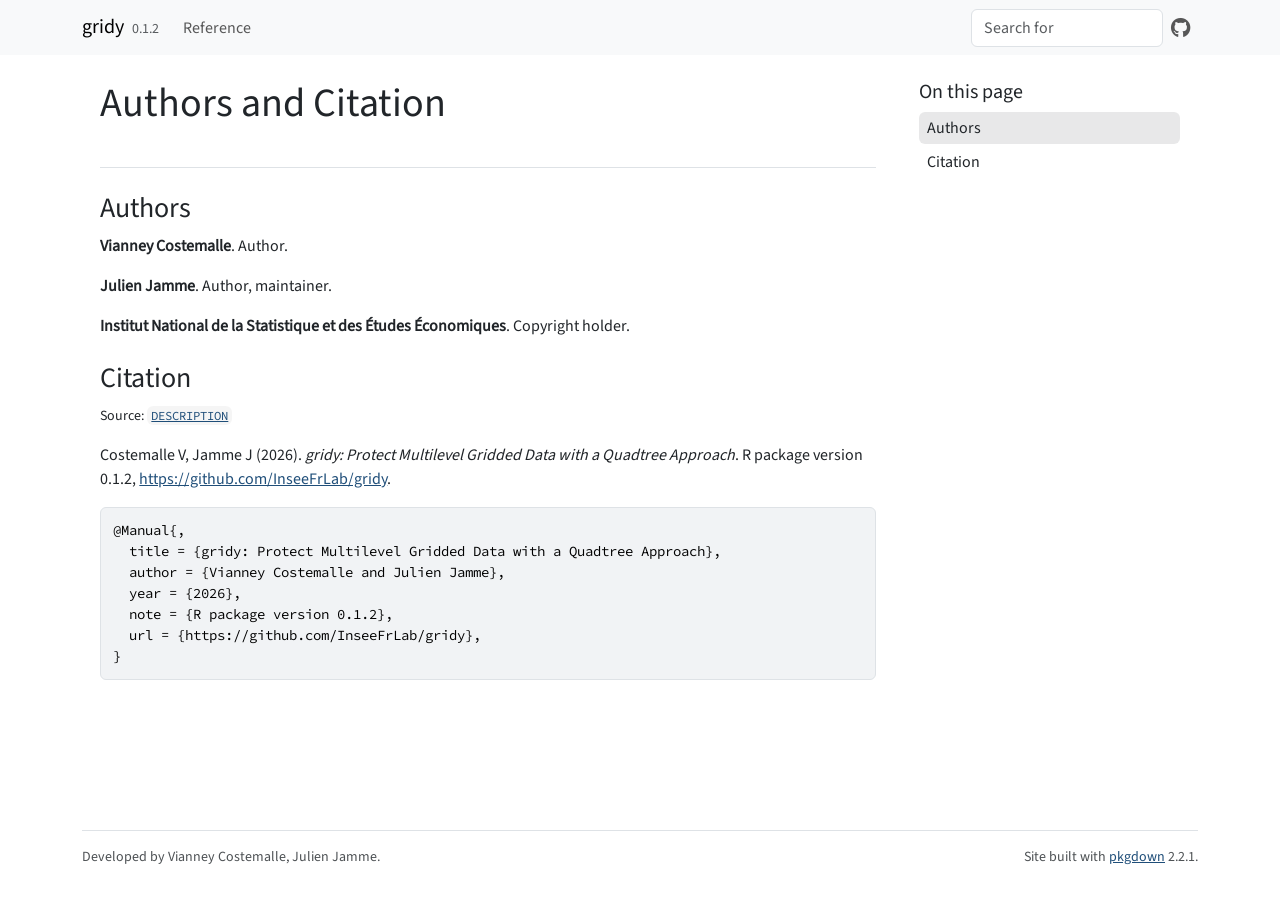
==== authors.html @ 4ddfb9d8 "Deploying to gh-pages from @ InseeFrLab/gridy@8c935d1a6d9907ec8af794f78db752bbc20fb508 🚀" ====
<!DOCTYPE html>
<!-- Generated by pkgdown: do not edit by hand --><html lang="en"><head><meta http-equiv="Content-Type" content="text/html; charset=UTF-8"><meta charset="utf-8"><meta http-equiv="X-UA-Compatible" content="IE=edge"><meta name="viewport" content="width=device-width, initial-scale=1, shrink-to-fit=no"><title>Authors and Citation • gridy</title><script src="deps/jquery-3.6.0/jquery-3.6.0.min.js"></script><meta name="viewport" content="width=device-width, initial-scale=1, shrink-to-fit=no"><link href="deps/bootstrap-5.3.8/bootstrap.min.css" rel="stylesheet"><script src="deps/bootstrap-5.3.8/bootstrap.bundle.min.js"></script><link href="deps/Source_Sans_3-0.4.10/font.css" rel="stylesheet"><link href="deps/Source_Code_Pro-0.4.10/font.css" rel="stylesheet"><link href="deps/font-awesome-6.5.2/css/all.min.css" rel="stylesheet"><link href="deps/font-awesome-6.5.2/css/v4-shims.min.css" rel="stylesheet"><script src="deps/headroom-0.11.0/headroom.min.js"></script><script src="deps/headroom-0.11.0/jQuery.headroom.min.js"></script><script src="deps/bootstrap-toc-1.0.1/bootstrap-toc.min.js"></script><script src="deps/clipboard.js-2.0.11/clipboard.min.js"></script><script src="deps/search-1.0.0/autocomplete.jquery.min.js"></script><script src="deps/search-1.0.0/fuse.min.js"></script><script src="deps/search-1.0.0/mark.min.js"></script><!-- pkgdown --><script src="pkgdown.js"></script><meta property="og:title" content="Authors and Citation"></head><body>
    <a href="#main" class="visually-hidden-focusable">Skip to contents</a>


    <nav class="navbar navbar-expand-lg fixed-top bg-light" data-bs-theme="light" aria-label="Site navigation"><div class="container">

    <a class="navbar-brand me-2" href="index.html">gridy</a>

    <small class="nav-text text-muted me-auto" data-bs-toggle="tooltip" data-bs-placement="bottom" title="">0.1.2</small>


    <button class="navbar-toggler" type="button" data-bs-toggle="collapse" data-bs-target="#navbar" aria-controls="navbar" aria-expanded="false" aria-label="Toggle navigation">
      <span class="navbar-toggler-icon"></span>
    </button>

    <div id="navbar" class="collapse navbar-collapse ms-3">
      <ul class="navbar-nav me-auto"><li class="nav-item"><a class="nav-link" href="reference/index.html">Reference</a></li>
      </ul><ul class="navbar-nav"><li class="nav-item"><form class="form-inline" role="search">
 <input class="form-control" type="search" name="search-input" id="search-input" autocomplete="off" aria-label="Search site" placeholder="Search for" data-search-index="search.json"></form></li>
<li class="nav-item"><a class="external-link nav-link" href="https://github.com/InseeFrLab/gridy/" aria-label="GitHub"><span class="fa fab fa-github fa-lg"></span></a></li>
      </ul></div>


  </div>
</nav><div class="container template-citation-authors">
<div class="row">
  <main id="main" class="col-md-9"><div class="page-header">

      <h1>Authors and Citation</h1>
    </div>

    <div class="section level2">
      <h2>Authors</h2>

      <ul class="list-unstyled"><li>
          <p><strong>Vianney Costemalle</strong>. Author.
          </p>
        </li>
        <li>
          <p><strong>Julien Jamme</strong>. Author, maintainer.
          </p>
        </li>
        <li>
          <p><strong> Institut National de la Statistique et des Études Économiques</strong>. Copyright holder.
          </p>
        </li>
      </ul></div>

    <div class="section level2">
      <h2 id="citation">Citation</h2>
      <p><small class="dont-index">Source: <a href="https://github.com/InseeFrLab/gridy/blob/master/DESCRIPTION" class="external-link"><code>DESCRIPTION</code></a></small></p>

      <p>Costemalle V, Jamme J (2026).
<em>gridy: Protect Multilevel Gridded Data with a Quadtree Approach</em>.
R package version 0.1.2, <a href="https://github.com/InseeFrLab/gridy" class="external-link">https://github.com/InseeFrLab/gridy</a>.
</p>
      <pre>@Manual{,
  title = {gridy: Protect Multilevel Gridded Data with a Quadtree Approach},
  author = {Vianney Costemalle and Julien Jamme},
  year = {2026},
  note = {R package version 0.1.2},
  url = {https://github.com/InseeFrLab/gridy},
}</pre>
    </div>

  </main><aside class="col-md-3"><nav id="toc" aria-label="Table of contents"><h2>On this page</h2>
    </nav></aside></div>


    <footer><div class="pkgdown-footer-left">
  <p>Developed by Vianney Costemalle, Julien Jamme.</p>
</div>

<div class="pkgdown-footer-right">
  <p>Site built with <a href="https://pkgdown.r-lib.org/" class="external-link">pkgdown</a> 2.2.1.</p>
</div>

    </footer></div>





  </body></html>
---- deps/Source_Sans_3-0.4.10/font.css ----
/* cyrillic-ext */
@font-face {
  font-family: 'Source Sans 3';
  font-style: normal;
  font-weight: 400;
  font-display: swap;
  src: url(nwpBtKy2OAdR1K-IwhWudF-R9QMylBJAV3Bo8Ky462EH9CsKng.woff2) format('woff2');
  unicode-range: U+0460-052F, U+1C80-1C8A, U+20B4, U+2DE0-2DFF, U+A640-A69F, U+FE2E-FE2F;
}
/* cyrillic */
@font-face {
  font-family: 'Source Sans 3';
  font-style: normal;
  font-weight: 400;
  font-display: swap;
  src: url(nwpBtKy2OAdR1K-IwhWudF-R9QMylBJAV3Bo8Ky462EO9CsKng.woff2) format('woff2');
  unicode-range: U+0301, U+0400-045F, U+0490-0491, U+04B0-04B1, U+2116;
}
/* greek-ext */
@font-face {
  font-family: 'Source Sans 3';
  font-style: normal;
  font-weight: 400;
  font-display: swap;
  src: url(nwpBtKy2OAdR1K-IwhWudF-R9QMylBJAV3Bo8Ky462EG9CsKng.woff2) format('woff2');
  unicode-range: U+1F00-1FFF;
}
/* greek */
@font-face {
  font-family: 'Source Sans 3';
  font-style: normal;
  font-weight: 400;
  font-display: swap;
  src: url(nwpBtKy2OAdR1K-IwhWudF-R9QMylBJAV3Bo8Ky462EJ9CsKng.woff2) format('woff2');
  unicode-range: U+0370-0377, U+037A-037F, U+0384-038A, U+038C, U+038E-03A1, U+03A3-03FF;
}
/* vietnamese */
@font-face {
  font-family: 'Source Sans 3';
  font-style: normal;
  font-weight: 400;
  font-display: swap;
  src: url(nwpBtKy2OAdR1K-IwhWudF-R9QMylBJAV3Bo8Ky462EF9CsKng.woff2) format('woff2');
  unicode-range: U+0102-0103, U+0110-0111, U+0128-0129, U+0168-0169, U+01A0-01A1, U+01AF-01B0, U+0300-0301, U+0303-0304, U+0308-0309, U+0323, U+0329, U+1EA0-1EF9, U+20AB;
}
/* latin-ext */
@font-face {
  font-family: 'Source Sans 3';
  font-style: normal;
  font-weight: 400;
  font-display: swap;
  src: url(nwpBtKy2OAdR1K-IwhWudF-R9QMylBJAV3Bo8Ky462EE9CsKng.woff2) format('woff2');
  unicode-range: U+0100-02BA, U+02BD-02C5, U+02C7-02CC, U+02CE-02D7, U+02DD-02FF, U+0304, U+0308, U+0329, U+1D00-1DBF, U+1E00-1E9F, U+1EF2-1EFF, U+2020, U+20A0-20AB, U+20AD-20C0, U+2113, U+2C60-2C7F, U+A720-A7FF;
}
/* latin */
@font-face {
  font-family: 'Source Sans 3';
  font-style: normal;
  font-weight: 400;
  font-display: swap;
  src: url(nwpBtKy2OAdR1K-IwhWudF-R9QMylBJAV3Bo8Ky462EK9Cs.woff2) format('woff2');
  unicode-range: U+0000-00FF, U+0131, U+0152-0153, U+02BB-02BC, U+02C6, U+02DA, U+02DC, U+0304, U+0308, U+0329, U+2000-206F, U+20AC, U+2122, U+2191, U+2193, U+2212, U+2215, U+FEFF, U+FFFD;
}
---- deps/Source_Code_Pro-0.4.10/font.css ----
/* cyrillic-ext */
@font-face {
  font-family: 'Source Code Pro';
  font-style: normal;
  font-weight: 400;
  font-display: swap;
  src: url(HI_diYsKILxRpg3hIP6sJ7fM7PqPMcMnZFqUwX28DMyQtMRrTEUc.woff2) format('woff2');
  unicode-range: U+0460-052F, U+1C80-1C8A, U+20B4, U+2DE0-2DFF, U+A640-A69F, U+FE2E-FE2F;
}
/* cyrillic */
@font-face {
  font-family: 'Source Code Pro';
  font-style: normal;
  font-weight: 400;
  font-display: swap;
  src: url(HI_diYsKILxRpg3hIP6sJ7fM7PqPMcMnZFqUwX28DMyQtM1rTEUc.woff2) format('woff2');
  unicode-range: U+0301, U+0400-045F, U+0490-0491, U+04B0-04B1, U+2116;
}
/* greek-ext */
@font-face {
  font-family: 'Source Code Pro';
  font-style: normal;
  font-weight: 400;
  font-display: swap;
  src: url(HI_diYsKILxRpg3hIP6sJ7fM7PqPMcMnZFqUwX28DMyQtMVrTEUc.woff2) format('woff2');
  unicode-range: U+1F00-1FFF;
}
/* greek */
@font-face {
  font-family: 'Source Code Pro';
  font-style: normal;
  font-weight: 400;
  font-display: swap;
  src: url(HI_diYsKILxRpg3hIP6sJ7fM7PqPMcMnZFqUwX28DMyQtMprTEUc.woff2) format('woff2');
  unicode-range: U+0370-0377, U+037A-037F, U+0384-038A, U+038C, U+038E-03A1, U+03A3-03FF;
}
/* vietnamese */
@font-face {
  font-family: 'Source Code Pro';
  font-style: normal;
  font-weight: 400;
  font-display: swap;
  src: url(HI_diYsKILxRpg3hIP6sJ7fM7PqPMcMnZFqUwX28DMyQtMZrTEUc.woff2) format('woff2');
  unicode-range: U+0102-0103, U+0110-0111, U+0128-0129, U+0168-0169, U+01A0-01A1, U+01AF-01B0, U+0300-0301, U+0303-0304, U+0308-0309, U+0323, U+0329, U+1EA0-1EF9, U+20AB;
}
/* latin-ext */
@font-face {
  font-family: 'Source Code Pro';
  font-style: normal;
  font-weight: 400;
  font-display: swap;
  src: url(HI_diYsKILxRpg3hIP6sJ7fM7PqPMcMnZFqUwX28DMyQtMdrTEUc.woff2) format('woff2');
  unicode-range: U+0100-02BA, U+02BD-02C5, U+02C7-02CC, U+02CE-02D7, U+02DD-02FF, U+0304, U+0308, U+0329, U+1D00-1DBF, U+1E00-1E9F, U+1EF2-1EFF, U+2020, U+20A0-20AB, U+20AD-20C0, U+2113, U+2C60-2C7F, U+A720-A7FF;
}
/* latin */
@font-face {
  font-family: 'Source Code Pro';
  font-style: normal;
  font-weight: 400;
  font-display: swap;
  src: url(HI_diYsKILxRpg3hIP6sJ7fM7PqPMcMnZFqUwX28DMyQtMlrTA.woff2) format('woff2');
  unicode-range: U+0000-00FF, U+0131, U+0152-0153, U+02BB-02BC, U+02C6, U+02DA, U+02DC, U+0304, U+0308, U+0329, U+2000-206F, U+20AC, U+2122, U+2191, U+2193, U+2212, U+2215, U+FEFF, U+FFFD;
}
---- deps/font-awesome-6.5.2/css/v4-shims.min.css ----
/*!
 * Font Awesome Free 6.5.2 by @fontawesome - https://fontawesome.com
 * License - https://fontawesome.com/license/free (Icons: CC BY 4.0, Fonts: SIL OFL 1.1, Code: MIT License)
 * Copyright 2024 Fonticons, Inc.
 */
.fa.fa-glass:before{content:"\f000"}.fa.fa-envelope-o{font-family:"Font Awesome 6 Free";font-weight:400}.fa.fa-envelope-o:before{content:"\f0e0"}.fa.fa-star-o{font-family:"Font Awesome 6 Free";font-weight:400}.fa.fa-star-o:before{content:"\f005"}.fa.fa-close:before,.fa.fa-remove:before{content:"\f00d"}.fa.fa-gear:before{content:"\f013"}.fa.fa-trash-o{font-family:"Font Awesome 6 Free";font-weight:400}.fa.fa-trash-o:before{content:"\f2ed"}.fa.fa-home:before{content:"\f015"}.fa.fa-file-o{font-family:"Font Awesome 6 Free";font-weight:400}.fa.fa-file-o:before{content:"\f15b"}.fa.fa-clock-o{font-family:"Font Awesome 6 Free";font-weight:400}.fa.fa-clock-o:before{content:"\f017"}.fa.fa-arrow-circle-o-down{font-family:"Font Awesome 6 Free";font-weight:400}.fa.fa-arrow-circle-o-down:before{content:"\f358"}.fa.fa-arrow-circle-o-up{font-family:"Font Awesome 6 Free";font-weight:400}.fa.fa-arrow-circle-o-up:before{content:"\f35b"}.fa.fa-play-circle-o{font-family:"Font Awesome 6 Free";font-weight:400}.fa.fa-play-circle-o:before{content:"\f144"}.fa.fa-repeat:before,.fa.fa-rotate-right:before{content:"\f01e"}.fa.fa-refresh:before{content:"\f021"}.fa.fa-list-alt{font-family:"Font Awesome 6 Free";font-weight:400}.fa.fa-list-alt:before{content:"\f022"}.fa.fa-dedent:before{content:"\f03b"}.fa.fa-video-camera:before{content:"\f03d"}.fa.fa-picture-o{font-family:"Font Awesome 6 Free";font-weight:400}.fa.fa-picture-o:before{content:"\f03e"}.fa.fa-photo{font-family:"Font Awesome 6 Free";font-weight:400}.fa.fa-photo:before{content:"\f03e"}.fa.fa-image{font-family:"Font Awesome 6 Free";font-weight:400}.fa.fa-image:before{content:"\f03e"}.fa.fa-map-marker:before{content:"\f3c5"}.fa.fa-pencil-square-o{font-family:"Font Awesome 6 Free";font-weight:400}.fa.fa-pencil-square-o:before{content:"\f044"}.fa.fa-edit{font-family:"Font Awesome 6 Free";font-weight:400}.fa.fa-edit:before{content:"\f044"}.fa.fa-share-square-o:before{content:"\f14d"}.fa.fa-check-square-o{font-family:"Font Awesome 6 Free";font-weight:400}.fa.fa-check-square-o:before{content:"\f14a"}.fa.fa-arrows:before{content:"\f0b2"}.fa.fa-times-circle-o{font-family:"Font Awesome 6 Free";font-weight:400}.fa.fa-times-circle-o:before{content:"\f057"}.fa.fa-check-circle-o{font-family:"Font Awesome 6 Free";font-weight:400}.fa.fa-check-circle-o:before{content:"\f058"}.fa.fa-mail-forward:before{content:"\f064"}.fa.fa-expand:before{content:"\f424"}.fa.fa-compress:before{content:"\f422"}.fa.fa-eye,.fa.fa-eye-slash{font-family:"Font Awesome 6 Free";font-weight:400}.fa.fa-warning:before{content:"\f071"}.fa.fa-calendar:before{content:"\f073"}.fa.fa-arrows-v:before{content:"\f338"}.fa.fa-arrows-h:before{content:"\f337"}.fa.fa-bar-chart-o:before,.fa.fa-bar-chart:before{content:"\e0e3"}.fa.fa-twitter-square{font-family:"Font Awesome 6 Brands";font-weight:400}.fa.fa-twitter-square:before{content:"\f081"}.fa.fa-facebook-square{font-family:"Font Awesome 6 Brands";font-weight:400}.fa.fa-facebook-square:before{content:"\f082"}.fa.fa-gears:before{content:"\f085"}.fa.fa-thumbs-o-up{font-family:"Font Awesome 6 Free";font-weight:400}.fa.fa-thumbs-o-up:before{content:"\f164"}.fa.fa-thumbs-o-down{font-family:"Font Awesome 6 Free";font-weight:400}.fa.fa-thumbs-o-down:before{content:"\f165"}.fa.fa-heart-o{font-family:"Font Awesome 6 Free";font-weight:400}.fa.fa-heart-o:before{content:"\f004"}.fa.fa-sign-out:before{content:"\f2f5"}.fa.fa-linkedin-square{font-family:"Font Awesome 6 Brands";font-weight:400}.fa.fa-linkedin-square:before{content:"\f08c"}.fa.fa-thumb-tack:before{content:"\f08d"}.fa.fa-external-link:before{content:"\f35d"}.fa.fa-sign-in:before{content:"\f2f6"}.fa.fa-github-square{font-family:"Font Awesome 6 Brands";font-weight:400}.fa.fa-github-square:before{content:"\f092"}.fa.fa-lemon-o{font-family:"Font Awesome 6 Free";font-weight:400}.fa.fa-lemon-o:before{content:"\f094"}.fa.fa-square-o{font-family:"Font Awesome 6 Free";font-weight:400}.fa.fa-square-o:before{content:"\f0c8"}.fa.fa-bookmark-o{font-family:"Font Awesome 6 Free";font-weight:400}.fa.fa-bookmark-o:before{content:"\f02e"}.fa.fa-facebook,.fa.fa-twitter{font-family:"Font Awesome 6 Brands";font-weight:400}.fa.fa-facebook:before{content:"\f39e"}.fa.fa-facebook-f{font-family:"Font Awesome 6 Brands";font-weight:400}.fa.fa-facebook-f:before{content:"\f39e"}.fa.fa-github{font-family:"Font Awesome 6 Brands";font-weight:400}.fa.fa-credit-card{font-family:"Font Awesome 6 Free";font-weight:400}.fa.fa-feed:before{content:"\f09e"}.fa.fa-hdd-o{font-family:"Font Awesome 6 Free";font-weight:400}.fa.fa-hdd-o:before{content:"\f0a0"}.fa.fa-hand-o-right{font-family:"Font Awesome 6 Free";font-weight:400}.fa.fa-hand-o-right:before{content:"\f0a4"}.fa.fa-hand-o-left{font-family:"Font Awesome 6 Free";font-weight:400}.fa.fa-hand-o-left:before{content:"\f0a5"}.fa.fa-hand-o-up{font-family:"Font Awesome 6 Free";font-weight:400}.fa.fa-hand-o-up:before{content:"\f0a6"}.fa.fa-hand-o-down{font-family:"Font Awesome 6 Free";font-weight:400}.fa.fa-hand-o-down:before{content:"\f0a7"}.fa.fa-globe:before{content:"\f57d"}.fa.fa-tasks:before{content:"\f828"}.fa.fa-arrows-alt:before{content:"\f31e"}.fa.fa-group:before{content:"\f0c0"}.fa.fa-chain:before{content:"\f0c1"}.fa.fa-cut:before{content:"\f0c4"}.fa.fa-files-o{font-family:"Font Awesome 6 Free";font-weight:400}.fa.fa-files-o:before{content:"\f0c5"}.fa.fa-floppy-o{font-family:"Font Awesome 6 Free";font-weight:400}.fa.fa-floppy-o:before{content:"\f0c7"}.fa.fa-save{font-family:"Font Awesome 6 Free";font-weight:400}.fa.fa-save:before{content:"\f0c7"}.fa.fa-navicon:before,.fa.fa-reorder:before{content:"\f0c9"}.fa.fa-magic:before{content:"\e2ca"}.fa.fa-pinterest,.fa.fa-pinterest-square{font-family:"Font Awesome 6 Brands";font-weight:400}.fa.fa-pinterest-square:before{content:"\f0d3"}.fa.fa-google-plus-square{font-family:"Font Awesome 6 Brands";font-weight:400}.fa.fa-google-plus-square:before{content:"\f0d4"}.fa.fa-google-plus{font-family:"Font Awesome 6 Brands";font-weight:400}.fa.fa-google-plus:before{content:"\f0d5"}.fa.fa-money:before{content:"\f3d1"}.fa.fa-unsorted:before{content:"\f0dc"}.fa.fa-sort-desc:before{content:"\f0dd"}.fa.fa-sort-asc:before{content:"\f0de"}.fa.fa-linkedin{font-family:"Font Awesome 6 Brands";font-weight:400}.fa.fa-linkedin:before{content:"\f0e1"}.fa.fa-rotate-left:before{content:"\f0e2"}.fa.fa-legal:before{content:"\f0e3"}.fa.fa-dashboard:before,.fa.fa-tachometer:before{content:"\f625"}.fa.fa-comment-o{font-family:"Font Awesome 6 Free";font-weight:400}.fa.fa-comment-o:before{content:"\f075"}.fa.fa-comments-o{font-family:"Font Awesome 6 Free";font-weight:400}.fa.fa-comments-o:before{content:"\f086"}.fa.fa-flash:before{content:"\f0e7"}.fa.fa-clipboard:before{content:"\f0ea"}.fa.fa-lightbulb-o{font-family:"Font Awesome 6 Free";font-weight:400}.fa.fa-lightbulb-o:before{content:"\f0eb"}.fa.fa-exchange:before{content:"\f362"}.fa.fa-cloud-download:before{content:"\f0ed"}.fa.fa-cloud-upload:before{content:"\f0ee"}.fa.fa-bell-o{font-family:"Font Awesome 6 Free";font-weight:400}.fa.fa-bell-o:before{content:"\f0f3"}.fa.fa-cutlery:before{content:"\f2e7"}.fa.fa-file-text-o{font-family:"Font Awesome 6 Free";font-weight:400}.fa.fa-file-text-o:before{content:"\f15c"}.fa.fa-building-o{font-family:"Font Awesome 6 Free";font-weight:400}.fa.fa-building-o:before{content:"\f1ad"}.fa.fa-hospital-o{font-family:"Font Awesome 6 Free";font-weight:400}.fa.fa-hospital-o:before{content:"\f0f8"}.fa.fa-tablet:before{content:"\f3fa"}.fa.fa-mobile-phone:before,.fa.fa-mobile:before{content:"\f3cd"}.fa.fa-circle-o{font-family:"Font Awesome 6 Free";font-weight:400}.fa.fa-circle-o:before{content:"\f111"}.fa.fa-mail-reply:before{content:"\f3e5"}.fa.fa-github-alt{font-family:"Font Awesome 6 Brands";font-weight:400}.fa.fa-folder-o{font-family:"Font Awesome 6 Free";font-weight:400}.fa.fa-folder-o:before{content:"\f07b"}.fa.fa-folder-open-o{font-family:"Font Awesome 6 Free";font-weight:400}.fa.fa-folder-open-o:before{content:"\f07c"}.fa.fa-smile-o{font-family:"Font Awesome 6 Free";font-weight:400}.fa.fa-smile-o:before{content:"\f118"}.fa.fa-frown-o{font-family:"Font Awesome 6 Free";font-weight:400}.fa.fa-frown-o:before{content:"\f119"}.fa.fa-meh-o{font-family:"Font Awesome 6 Free";font-weight:400}.fa.fa-meh-o:before{content:"\f11a"}.fa.fa-keyboard-o{font-family:"Font Awesome 6 Free";font-weight:400}.fa.fa-keyboard-o:before{content:"\f11c"}.fa.fa-flag-o{font-family:"Font Awesome 6 Free";font-weight:400}.fa.fa-flag-o:before{content:"\f024"}.fa.fa-mail-reply-all:before{content:"\f122"}.fa.fa-star-half-o{font-family:"Font Awesome 6 Free";font-weight:400}.fa.fa-star-half-o:before{content:"\f5c0"}.fa.fa-star-half-empty{font-family:"Font Awesome 6 Free";font-weight:400}.fa.fa-star-half-empty:before{content:"\f5c0"}.fa.fa-star-half-full{font-family:"Font Awesome 6 Free";font-weight:400}.fa.fa-star-half-full:before{content:"\f5c0"}.fa.fa-code-fork:before{content:"\f126"}.fa.fa-chain-broken:before,.fa.fa-unlink:before{content:"\f127"}.fa.fa-calendar-o{font-family:"Font Awesome 6 Free";font-weight:400}.fa.fa-calendar-o:before{content:"\f133"}.fa.fa-css3,.fa.fa-html5,.fa.fa-maxcdn{font-family:"Font Awesome 6 Brands";font-weight:400}.fa.fa-unlock-alt:before{content:"\f09c"}.fa.fa-minus-square-o{font-family:"Font Awesome 6 Free";font-weight:400}.fa.fa-minus-square-o:before{content:"\f146"}.fa.fa-level-up:before{content:"\f3bf"}.fa.fa-level-down:before{content:"\f3be"}.fa.fa-pencil-square:before{content:"\f14b"}.fa.fa-external-link-square:before{content:"\f360"}.fa.fa-compass{font-family:"Font Awesome 6 Free";font-weight:400}.fa.fa-caret-square-o-down{font-family:"Font Awesome 6 Free";font-weight:400}.fa.fa-caret-square-o-down:before{content:"\f150"}.fa.fa-toggle-down{font-family:"Font Awesome 6 Free";font-weight:400}.fa.fa-toggle-down:before{content:"\f150"}.fa.fa-caret-square-o-up{font-family:"Font Awesome 6 Free";font-weight:400}.fa.fa-caret-square-o-up:before{content:"\f151"}.fa.fa-toggle-up{font-family:"Font Awesome 6 Free";font-weight:400}.fa.fa-toggle-up:before{content:"\f151"}.fa.fa-caret-square-o-right{font-family:"Font Awesome 6 Free";font-weight:400}.fa.fa-caret-square-o-right:before{content:"\f152"}.fa.fa-toggle-right{font-family:"Font Awesome 6 Free";font-weight:400}.fa.fa-toggle-right:before{content:"\f152"}.fa.fa-eur:before,.fa.fa-euro:before{content:"\f153"}.fa.fa-gbp:before{content:"\f154"}.fa.fa-dollar:before,.fa.fa-usd:before{content:"\24"}.fa.fa-inr:before,.fa.fa-rupee:before{content:"\e1bc"}.fa.fa-cny:before,.fa.fa-jpy:before,.fa.fa-rmb:before,.fa.fa-yen:before{content:"\f157"}.fa.fa-rouble:before,.fa.fa-rub:before,.fa.fa-ruble:before{content:"\f158"}.fa.fa-krw:before,.fa.fa-won:before{content:"\f159"}.fa.fa-bitcoin,.fa.fa-btc{font-family:"Font Awesome 6 Brands";font-weight:400}.fa.fa-bitcoin:before{content:"\f15a"}.fa.fa-file-text:before{content:"\f15c"}.fa.fa-sort-alpha-asc:before{content:"\f15d"}.fa.fa-sort-alpha-desc:before{content:"\f881"}.fa.fa-sort-amount-asc:before{content:"\f884"}.fa.fa-sort-amount-desc:before{content:"\f160"}.fa.fa-sort-numeric-asc:before{content:"\f162"}.fa.fa-sort-numeric-desc:before{content:"\f886"}.fa.fa-youtube-square{font-family:"Font Awesome 6 Brands";font-weight:400}.fa.fa-youtube-square:before{content:"\f431"}.fa.fa-xing,.fa.fa-xing-square,.fa.fa-youtube{font-family:"Font Awesome 6 Brands";font-weight:400}.fa.fa-xing-square:before{content:"\f169"}.fa.fa-youtube-play{font-family:"Font Awesome 6 Brands";font-weight:400}.fa.fa-youtube-play:before{content:"\f167"}.fa.fa-adn,.fa.fa-bitbucket,.fa.fa-bitbucket-square,.fa.fa-dropbox,.fa.fa-flickr,.fa.fa-instagram,.fa.fa-stack-overflow{font-family:"Font Awesome 6 Brands";font-weight:400}.fa.fa-bitbucket-square:before{content:"\f171"}.fa.fa-tumblr,.fa.fa-tumblr-square{font-family:"Font Awesome 6 Brands";font-weight:400}.fa.fa-tumblr-square:before{content:"\f174"}.fa.fa-long-arrow-down:before{content:"\f309"}.fa.fa-long-arrow-up:before{content:"\f30c"}.fa.fa-long-arrow-left:before{content:"\f30a"}.fa.fa-long-arrow-right:before{content:"\f30b"}.fa.fa-android,.fa.fa-apple,.fa.fa-dribbble,.fa.fa-foursquare,.fa.fa-gittip,.fa.fa-gratipay,.fa.fa-linux,.fa.fa-skype,.fa.fa-trello,.fa.fa-windows{font-family:"Font Awesome 6 Brands";font-weight:400}.fa.fa-gittip:before{content:"\f184"}.fa.fa-sun-o{font-family:"Font Awesome 6 Free";font-weight:400}.fa.fa-sun-o:before{content:"\f185"}.fa.fa-moon-o{font-family:"Font Awesome 6 Free";font-weight:400}.fa.fa-moon-o:before{content:"\f186"}.fa.fa-pagelines,.fa.fa-renren,.fa.fa-stack-exchange,.fa.fa-vk,.fa.fa-weibo{font-family:"Font Awesome 6 Brands";font-weight:400}.fa.fa-arrow-circle-o-right{font-family:"Font Awesome 6 Free";font-weight:400}.fa.fa-arrow-circle-o-right:before{content:"\f35a"}.fa.fa-arrow-circle-o-left{font-family:"Font Awesome 6 Free";font-weight:400}.fa.fa-arrow-circle-o-left:before{content:"\f359"}.fa.fa-caret-square-o-left{font-family:"Font Awesome 6 Free";font-weight:400}.fa.fa-caret-square-o-left:before{content:"\f191"}.fa.fa-toggle-left{font-family:"Font Awesome 6 Free";font-weight:400}.fa.fa-toggle-left:before{content:"\f191"}.fa.fa-dot-circle-o{font-family:"Font Awesome 6 Free";font-weight:400}.fa.fa-dot-circle-o:before{content:"\f192"}.fa.fa-vimeo-square{font-family:"Font Awesome 6 Brands";font-weight:400}.fa.fa-vimeo-square:before{content:"\f194"}.fa.fa-try:before,.fa.fa-turkish-lira:before{content:"\e2bb"}.fa.fa-plus-square-o{font-family:"Font Awesome 6 Free";font-weight:400}.fa.fa-plus-square-o:before{content:"\f0fe"}.fa.fa-openid,.fa.fa-slack,.fa.fa-wordpress{font-family:"Font Awesome 6 Brands";font-weight:400}.fa.fa-bank:before,.fa.fa-institution:before{content:"\f19c"}.fa.fa-mortar-board:before{content:"\f19d"}.fa.fa-google,.fa.fa-reddit,.fa.fa-reddit-square,.fa.fa-yahoo{font-family:"Font Awesome 6 Brands";font-weight:400}.fa.fa-reddit-square:before{content:"\f1a2"}.fa.fa-behance,.fa.fa-behance-square,.fa.fa-delicious,.fa.fa-digg,.fa.fa-drupal,.fa.fa-joomla,.fa.fa-pied-piper-alt,.fa.fa-pied-piper-pp,.fa.fa-stumbleupon,.fa.fa-stumbleupon-circle{font-family:"Font Awesome 6 Brands";font-weight:400}.fa.fa-behance-square:before{content:"\f1b5"}.fa.fa-steam,.fa.fa-steam-square{font-family:"Font Awesome 6 Brands";font-weight:400}.fa.fa-steam-square:before{content:"\f1b7"}.fa.fa-automobile:before{content:"\f1b9"}.fa.fa-cab:before{content:"\f1ba"}.fa.fa-deviantart,.fa.fa-soundcloud,.fa.fa-spotify{font-family:"Font Awesome 6 Brands";font-weight:400}.fa.fa-file-pdf-o{font-family:"Font Awesome 6 Free";font-weight:400}.fa.fa-file-pdf-o:before{content:"\f1c1"}.fa.fa-file-word-o{font-family:"Font Awesome 6 Free";font-weight:400}.fa.fa-file-word-o:before{content:"\f1c2"}.fa.fa-file-excel-o{font-family:"Font Awesome 6 Free";font-weight:400}.fa.fa-file-excel-o:before{content:"\f1c3"}.fa.fa-file-powerpoint-o{font-family:"Font Awesome 6 Free";font-weight:400}.fa.fa-file-powerpoint-o:before{content:"\f1c4"}.fa.fa-file-image-o{font-family:"Font Awesome 6 Free";font-weight:400}.fa.fa-file-image-o:before{content:"\f1c5"}.fa.fa-file-photo-o{font-family:"Font Awesome 6 Free";font-weight:400}.fa.fa-file-photo-o:before{content:"\f1c5"}.fa.fa-file-picture-o{font-family:"Font Awesome 6 Free";font-weight:400}.fa.fa-file-picture-o:before{content:"\f1c5"}.fa.fa-file-archive-o{font-family:"Font Awesome 6 Free";font-weight:400}.fa.fa-file-archive-o:before{content:"\f1c6"}.fa.fa-file-zip-o{font-family:"Font Awesome 6 Free";font-weight:400}.fa.fa-file-zip-o:before{content:"\f1c6"}.fa.fa-file-audio-o{font-family:"Font Awesome 6 Free";font-weight:400}.fa.fa-file-audio-o:before{content:"\f1c7"}.fa.fa-file-sound-o{font-family:"Font Awesome 6 Free";font-weight:400}.fa.fa-file-sound-o:before{content:"\f1c7"}.fa.fa-file-video-o{font-family:"Font Awesome 6 Free";font-weight:400}.fa.fa-file-video-o:before{content:"\f1c8"}.fa.fa-file-movie-o{font-family:"Font Awesome 6 Free";font-weight:400}.fa.fa-file-movie-o:before{content:"\f1c8"}.fa.fa-file-code-o{font-family:"Font Awesome 6 Free";font-weight:400}.fa.fa-file-code-o:before{content:"\f1c9"}.fa.fa-codepen,.fa.fa-jsfiddle,.fa.fa-vine{font-family:"Font Awesome 6 Brands";font-weight:400}.fa.fa-life-bouy:before,.fa.fa-life-buoy:before,.fa.fa-life-saver:before,.fa.fa-support:before{content:"\f1cd"}.fa.fa-circle-o-notch:before{content:"\f1ce"}.fa.fa-ra,.fa.fa-rebel{font-family:"Font Awesome 6 Brands";font-weight:400}.fa.fa-ra:before{content:"\f1d0"}.fa.fa-resistance{font-family:"Font Awesome 6 Brands";font-weight:400}.fa.fa-resistance:before{content:"\f1d0"}.fa.fa-empire,.fa.fa-ge{font-family:"Font Awesome 6 Brands";font-weight:400}.fa.fa-ge:before{content:"\f1d1"}.fa.fa-git-square{font-family:"Font Awesome 6 Brands";font-weight:400}.fa.fa-git-square:before{content:"\f1d2"}.fa.fa-git,.fa.fa-hacker-news,.fa.fa-y-combinator-square{font-family:"Font Awesome 6 Brands";font-weight:400}.fa.fa-y-combinator-square:before{content:"\f1d4"}.fa.fa-yc-square{font-family:"Font Awesome 6 Brands";font-weight:400}.fa.fa-yc-square:before{content:"\f1d4"}.fa.fa-qq,.fa.fa-tencent-weibo,.fa.fa-wechat,.fa.fa-weixin{font-family:"Font Awesome 6 Brands";font-weight:400}.fa.fa-wechat:before{content:"\f1d7"}.fa.fa-send:before{content:"\f1d8"}.fa.fa-paper-plane-o{font-family:"Font Awesome 6 Free";font-weight:400}.fa.fa-paper-plane-o:before{content:"\f1d8"}.fa.fa-send-o{font-family:"Font Awesome 6 Free";font-weight:400}.fa.fa-send-o:before{content:"\f1d8"}.fa.fa-circle-thin{font-family:"Font Awesome 6 Free";font-weight:400}.fa.fa-circle-thin:before{content:"\f111"}.fa.fa-header:before{content:"\f1dc"}.fa.fa-futbol-o{font-family:"Font Awesome 6 Free";font-weight:400}.fa.fa-futbol-o:before{content:"\f1e3"}.fa.fa-soccer-ball-o{font-family:"Font Awesome 6 Free";font-weight:400}.fa.fa-soccer-ball-o:before{content:"\f1e3"}.fa.fa-slideshare,.fa.fa-twitch,.fa.fa-yelp{font-family:"Font Awesome 6 Brands";font-weight:400}.fa.fa-newspaper-o{font-family:"Font Awesome 6 Free";font-weight:400}.fa.fa-newspaper-o:before{content:"\f1ea"}.fa.fa-cc-amex,.fa.fa-cc-discover,.fa.fa-cc-mastercard,.fa.fa-cc-paypal,.fa.fa-cc-stripe,.fa.fa-cc-visa,.fa.fa-google-wallet,.fa.fa-paypal{font-family:"Font Awesome 6 Brands";font-weight:400}.fa.fa-bell-slash-o{font-family:"Font Awesome 6 Free";font-weight:400}.fa.fa-bell-slash-o:before{content:"\f1f6"}.fa.fa-trash:before{content:"\f2ed"}.fa.fa-copyright{font-family:"Font Awesome 6 Free";font-weight:400}.fa.fa-eyedropper:before{content:"\f1fb"}.fa.fa-area-chart:before{content:"\f1fe"}.fa.fa-pie-chart:before{content:"\f200"}.fa.fa-line-chart:before{content:"\f201"}.fa.fa-lastfm,.fa.fa-lastfm-square{font-family:"Font Awesome 6 Brands";font-weight:400}.fa.fa-lastfm-square:before{content:"\f203"}.fa.fa-angellist,.fa.fa-ioxhost{font-family:"Font Awesome 6 Brands";font-weight:400}.fa.fa-cc{font-family:"Font Awesome 6 Free";font-weight:400}.fa.fa-cc:before{content:"\f20a"}.fa.fa-ils:before,.fa.fa-shekel:before,.fa.fa-sheqel:before{content:"\f20b"}.fa.fa-buysellads,.fa.fa-connectdevelop,.fa.fa-dashcube,.fa.fa-forumbee,.fa.fa-leanpub,.fa.fa-sellsy,.fa.fa-shirtsinbulk,.fa.fa-simplybuilt,.fa.fa-skyatlas{font-family:"Font Awesome 6 Brands";font-weight:400}.fa.fa-diamond{font-family:"Font Awesome 6 Free";font-weight:400}.fa.fa-diamond:before{content:"\f3a5"}.fa.fa-intersex:before,.fa.fa-transgender:before{content:"\f224"}.fa.fa-transgender-alt:before{content:"\f225"}.fa.fa-facebook-official{font-family:"Font Awesome 6 Brands";font-weight:400}.fa.fa-facebook-official:before{content:"\f09a"}.fa.fa-pinterest-p,.fa.fa-whatsapp{font-family:"Font Awesome 6 Brands";font-weight:400}.fa.fa-hotel:before{content:"\f236"}.fa.fa-medium,.fa.fa-viacoin,.fa.fa-y-combinator,.fa.fa-yc{font-family:"Font Awesome 6 Brands";font-weight:400}.fa.fa-yc:before{content:"\f23b"}.fa.fa-expeditedssl,.fa.fa-opencart,.fa.fa-optin-monster{font-family:"Font Awesome 6 Brands";font-weight:400}.fa.fa-battery-4:before,.fa.fa-battery:before{content:"\f240"}.fa.fa-battery-3:before{content:"\f241"}.fa.fa-battery-2:before{content:"\f242"}.fa.fa-battery-1:before{content:"\f243"}.fa.fa-battery-0:before{content:"\f244"}.fa.fa-object-group,.fa.fa-object-ungroup,.fa.fa-sticky-note-o{font-family:"Font Awesome 6 Free";font-weight:400}.fa.fa-sticky-note-o:before{content:"\f249"}.fa.fa-cc-diners-club,.fa.fa-cc-jcb{font-family:"Font Awesome 6 Brands";font-weight:400}.fa.fa-clone{font-family:"Font Awesome 6 Free";font-weight:400}.fa.fa-hourglass-o:before{content:"\f254"}.fa.fa-hourglass-1:before{content:"\f251"}.fa.fa-hourglass-2:before{content:"\f252"}.fa.fa-hourglass-3:before{content:"\f253"}.fa.fa-hand-rock-o{font-family:"Font Awesome 6 Free";font-weight:400}.fa.fa-hand-rock-o:before{content:"\f255"}.fa.fa-hand-grab-o{font-family:"Font Awesome 6 Free";font-weight:400}.fa.fa-hand-grab-o:before{content:"\f255"}.fa.fa-hand-paper-o{font-family:"Font Awesome 6 Free";font-weight:400}.fa.fa-hand-paper-o:before{content:"\f256"}.fa.fa-hand-stop-o{font-family:"Font Awesome 6 Free";font-weight:400}.fa.fa-hand-stop-o:before{content:"\f256"}.fa.fa-hand-scissors-o{font-family:"Font Awesome 6 Free";font-weight:400}.fa.fa-hand-scissors-o:before{content:"\f257"}.fa.fa-hand-lizard-o{font-family:"Font Awesome 6 Free";font-weight:400}.fa.fa-hand-lizard-o:before{content:"\f258"}.fa.fa-hand-spock-o{font-family:"Font Awesome 6 Free";font-weight:400}.fa.fa-hand-spock-o:before{content:"\f259"}.fa.fa-hand-pointer-o{font-family:"Font Awesome 6 Free";font-weight:400}.fa.fa-hand-pointer-o:before{content:"\f25a"}.fa.fa-hand-peace-o{font-family:"Font Awesome 6 Free";font-weight:400}.fa.fa-hand-peace-o:before{content:"\f25b"}.fa.fa-registered{font-family:"Font Awesome 6 Free";font-weight:400}.fa.fa-creative-commons,.fa.fa-gg,.fa.fa-gg-circle,.fa.fa-odnoklassniki,.fa.fa-odnoklassniki-square{font-family:"Font Awesome 6 Brands";font-weight:400}.fa.fa-odnoklassniki-square:before{content:"\f264"}.fa.fa-chrome,.fa.fa-firefox,.fa.fa-get-pocket,.fa.fa-internet-explorer,.fa.fa-opera,.fa.fa-safari,.fa.fa-wikipedia-w{font-family:"Font Awesome 6 Brands";font-weight:400}.fa.fa-television:before{content:"\f26c"}.fa.fa-500px,.fa.fa-amazon,.fa.fa-contao{font-family:"Font Awesome 6 Brands";font-weight:400}.fa.fa-calendar-plus-o{font-family:"Font Awesome 6 Free";font-weight:400}.fa.fa-calendar-plus-o:before{content:"\f271"}.fa.fa-calendar-minus-o{font-family:"Font Awesome 6 Free";font-weight:400}.fa.fa-calendar-minus-o:before{content:"\f272"}.fa.fa-calendar-times-o{font-family:"Font Awesome 6 Free";font-weight:400}.fa.fa-calendar-times-o:before{content:"\f273"}.fa.fa-calendar-check-o{font-family:"Font Awesome 6 Free";font-weight:400}.fa.fa-calendar-check-o:before{content:"\f274"}.fa.fa-map-o{font-family:"Font Awesome 6 Free";font-weight:400}.fa.fa-map-o:before{content:"\f279"}.fa.fa-commenting:before{content:"\f4ad"}.fa.fa-commenting-o{font-family:"Font Awesome 6 Free";font-weight:400}.fa.fa-commenting-o:before{content:"\f4ad"}.fa.fa-houzz,.fa.fa-vimeo{font-family:"Font Awesome 6 Brands";font-weight:400}.fa.fa-vimeo:before{content:"\f27d"}.fa.fa-black-tie,.fa.fa-edge,.fa.fa-fonticons,.fa.fa-reddit-alien{font-family:"Font Awesome 6 Brands";font-weight:400}.fa.fa-credit-card-alt:before{content:"\f09d"}.fa.fa-codiepie,.fa.fa-fort-awesome,.fa.fa-mixcloud,.fa.fa-modx,.fa.fa-product-hunt,.fa.fa-scribd,.fa.fa-usb{font-family:"Font Awesome 6 Brands";font-weight:400}.fa.fa-pause-circle-o{font-family:"Font Awesome 6 Free";font-weight:400}.fa.fa-pause-circle-o:before{content:"\f28b"}.fa.fa-stop-circle-o{font-family:"Font Awesome 6 Free";font-weight:400}.fa.fa-stop-circle-o:before{content:"\f28d"}.fa.fa-bluetooth,.fa.fa-bluetooth-b,.fa.fa-envira,.fa.fa-gitlab,.fa.fa-wheelchair-alt,.fa.fa-wpbeginner,.fa.fa-wpforms{font-family:"Font Awesome 6 Brands";font-weight:400}.fa.fa-wheelchair-alt:before{content:"\f368"}.fa.fa-question-circle-o{font-family:"Font Awesome 6 Free";font-weight:400}.fa.fa-question-circle-o:before{content:"\f059"}.fa.fa-volume-control-phone:before{content:"\f2a0"}.fa.fa-asl-interpreting:before{content:"\f2a3"}.fa.fa-deafness:before,.fa.fa-hard-of-hearing:before{content:"\f2a4"}.fa.fa-glide,.fa.fa-glide-g{font-family:"Font Awesome 6 Brands";font-weight:400}.fa.fa-signing:before{content:"\f2a7"}.fa.fa-viadeo,.fa.fa-viadeo-square{font-family:"Font Awesome 6 Brands";font-weight:400}.fa.fa-viadeo-square:before{content:"\f2aa"}.fa.fa-snapchat,.fa.fa-snapchat-ghost{font-family:"Font Awesome 6 Brands";font-weight:400}.fa.fa-snapchat-ghost:before{content:"\f2ab"}.fa.fa-snapchat-square{font-family:"Font Awesome 6 Brands";font-weight:400}.fa.fa-snapchat-square:before{content:"\f2ad"}.fa.fa-first-order,.fa.fa-google-plus-official,.fa.fa-pied-piper,.fa.fa-themeisle,.fa.fa-yoast{font-family:"Font Awesome 6 Brands";font-weight:400}.fa.fa-google-plus-official:before{content:"\f2b3"}.fa.fa-google-plus-circle{font-family:"Font Awesome 6 Brands";font-weight:400}.fa.fa-google-plus-circle:before{content:"\f2b3"}.fa.fa-fa,.fa.fa-font-awesome{font-family:"Font Awesome 6 Brands";font-weight:400}.fa.fa-fa:before{content:"\f2b4"}.fa.fa-handshake-o{font-family:"Font Awesome 6 Free";font-weight:400}.fa.fa-handshake-o:before{content:"\f2b5"}.fa.fa-envelope-open-o{font-family:"Font Awesome 6 Free";font-weight:400}.fa.fa-envelope-open-o:before{content:"\f2b6"}.fa.fa-linode{font-family:"Font Awesome 6 Brands";font-weight:400}.fa.fa-address-book-o{font-family:"Font Awesome 6 Free";font-weight:400}.fa.fa-address-book-o:before{content:"\f2b9"}.fa.fa-vcard:before{content:"\f2bb"}.fa.fa-address-card-o{font-family:"Font Awesome 6 Free";font-weight:400}.fa.fa-address-card-o:before{content:"\f2bb"}.fa.fa-vcard-o{font-family:"Font Awesome 6 Free";font-weight:400}.fa.fa-vcard-o:before{content:"\f2bb"}.fa.fa-user-circle-o{font-family:"Font Awesome 6 Free";font-weight:400}.fa.fa-user-circle-o:before{content:"\f2bd"}.fa.fa-user-o{font-family:"Font Awesome 6 Free";font-weight:400}.fa.fa-user-o:before{content:"\f007"}.fa.fa-id-badge{font-family:"Font Awesome 6 Free";font-weight:400}.fa.fa-drivers-license:before{content:"\f2c2"}.fa.fa-id-card-o{font-family:"Font Awesome 6 Free";font-weight:400}.fa.fa-id-card-o:before{content:"\f2c2"}.fa.fa-drivers-license-o{font-family:"Font Awesome 6 Free";font-weight:400}.fa.fa-drivers-license-o:before{content:"\f2c2"}.fa.fa-free-code-camp,.fa.fa-quora,.fa.fa-telegram{font-family:"Font Awesome 6 Brands";font-weight:400}.fa.fa-thermometer-4:before,.fa.fa-thermometer:before{content:"\f2c7"}.fa.fa-thermometer-3:before{content:"\f2c8"}.fa.fa-thermometer-2:before{content:"\f2c9"}.fa.fa-thermometer-1:before{content:"\f2ca"}.fa.fa-thermometer-0:before{content:"\f2cb"}.fa.fa-bathtub:before,.fa.fa-s15:before{content:"\f2cd"}.fa.fa-window-maximize,.fa.fa-window-restore{font-family:"Font Awesome 6 Free";font-weight:400}.fa.fa-times-rectangle:before{content:"\f410"}.fa.fa-window-close-o{font-family:"Font Awesome 6 Free";font-weight:400}.fa.fa-window-close-o:before{content:"\f410"}.fa.fa-times-rectangle-o{font-family:"Font Awesome 6 Free";font-weight:400}.fa.fa-times-rectangle-o:before{content:"\f410"}.fa.fa-bandcamp,.fa.fa-eercast,.fa.fa-etsy,.fa.fa-grav,.fa.fa-imdb,.fa.fa-ravelry{font-family:"Font Awesome 6 Brands";font-weight:400}.fa.fa-eercast:before{content:"\f2da"}.fa.fa-snowflake-o{font-family:"Font Awesome 6 Free";font-weight:400}.fa.fa-snowflake-o:before{content:"\f2dc"}.fa.fa-meetup,.fa.fa-superpowers,.fa.fa-wpexplorer{font-family:"Font Awesome 6 Brands";font-weight:400}
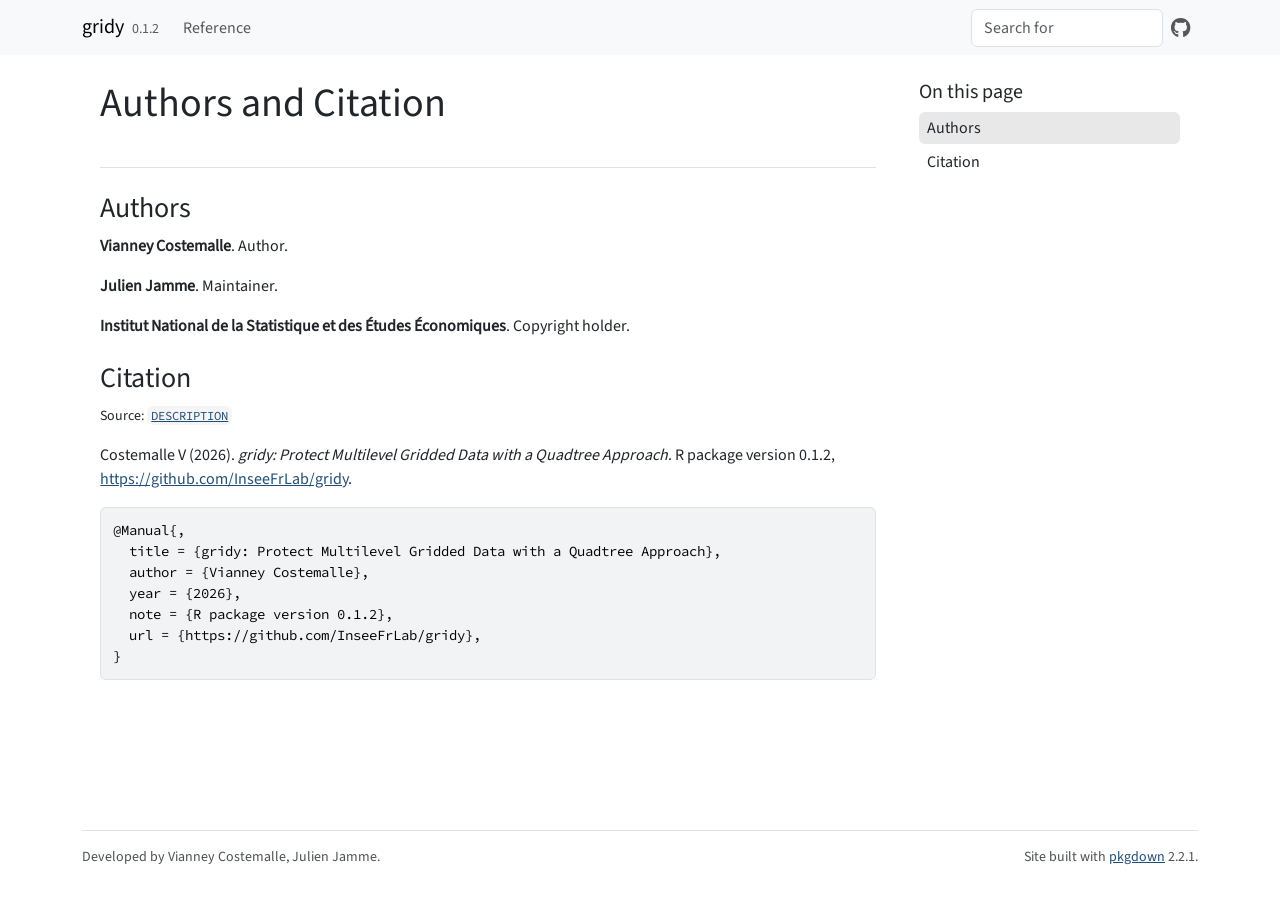
==== commit af00560f: "Deploying to gh-pages from @ InseeFrLab/gridy@4cd3c1e04f151c1f4eecde2c827b59cf4574e2b7 🚀" ====
--- a/authors.html
+++ b/authors.html
@@ -38,7 +38,7 @@
           </p>
         </li>
         <li>
-          <p><strong>Julien Jamme</strong>. Author, maintainer.
+          <p><strong>Julien Jamme</strong>. Maintainer.
           </p>
         </li>
         <li>
@@ -51,13 +51,13 @@
       <h2 id="citation">Citation</h2>
       <p><small class="dont-index">Source: <a href="https://github.com/InseeFrLab/gridy/blob/master/DESCRIPTION" class="external-link"><code>DESCRIPTION</code></a></small></p>
 
-      <p>Costemalle V, Jamme J (2026).
+      <p>Costemalle V (2026).
 <em>gridy: Protect Multilevel Gridded Data with a Quadtree Approach</em>.
 R package version 0.1.2, <a href="https://github.com/InseeFrLab/gridy" class="external-link">https://github.com/InseeFrLab/gridy</a>.
 </p>
       <pre>@Manual{,
   title = {gridy: Protect Multilevel Gridded Data with a Quadtree Approach},
-  author = {Vianney Costemalle and Julien Jamme},
+  author = {Vianney Costemalle},
   year = {2026},
   note = {R package version 0.1.2},
   url = {https://github.com/InseeFrLab/gridy},
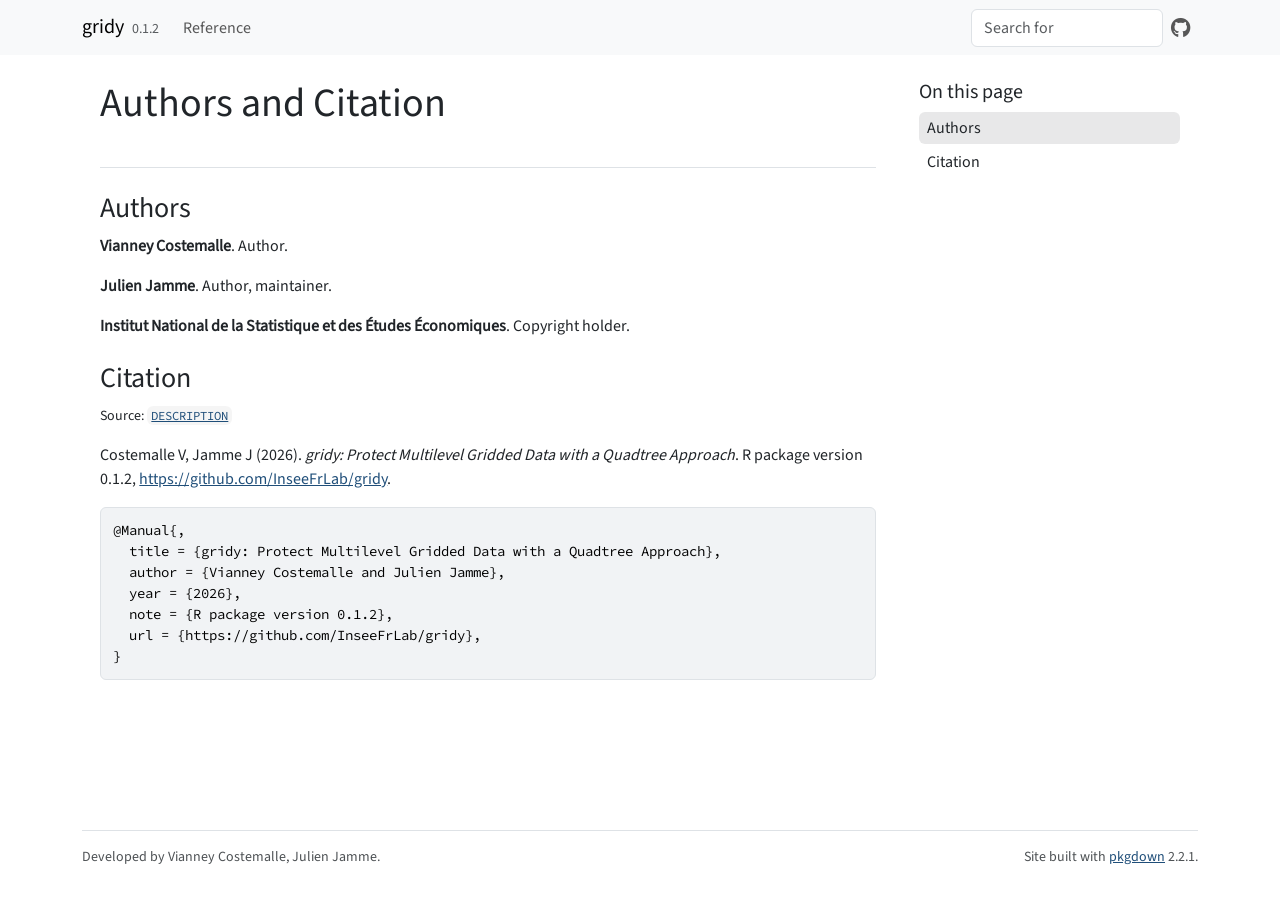
==== commit cb9e52e5: "Deploying to gh-pages from @ InseeFrLab/gridy@4e6c9285dde64188c2a4242b315e1d10ea51a3a1 🚀" ====
--- a/authors.html
+++ b/authors.html
@@ -38,7 +38,7 @@
           </p>
         </li>
         <li>
-          <p><strong>Julien Jamme</strong>. Maintainer.
+          <p><strong>Julien Jamme</strong>. Author, maintainer.
           </p>
         </li>
         <li>
@@ -51,13 +51,13 @@
       <h2 id="citation">Citation</h2>
       <p><small class="dont-index">Source: <a href="https://github.com/InseeFrLab/gridy/blob/master/DESCRIPTION" class="external-link"><code>DESCRIPTION</code></a></small></p>
 
-      <p>Costemalle V (2026).
+      <p>Costemalle V, Jamme J (2026).
 <em>gridy: Protect Multilevel Gridded Data with a Quadtree Approach</em>.
 R package version 0.1.2, <a href="https://github.com/InseeFrLab/gridy" class="external-link">https://github.com/InseeFrLab/gridy</a>.
 </p>
       <pre>@Manual{,
   title = {gridy: Protect Multilevel Gridded Data with a Quadtree Approach},
-  author = {Vianney Costemalle},
+  author = {Vianney Costemalle and Julien Jamme},
   year = {2026},
   note = {R package version 0.1.2},
   url = {https://github.com/InseeFrLab/gridy},
